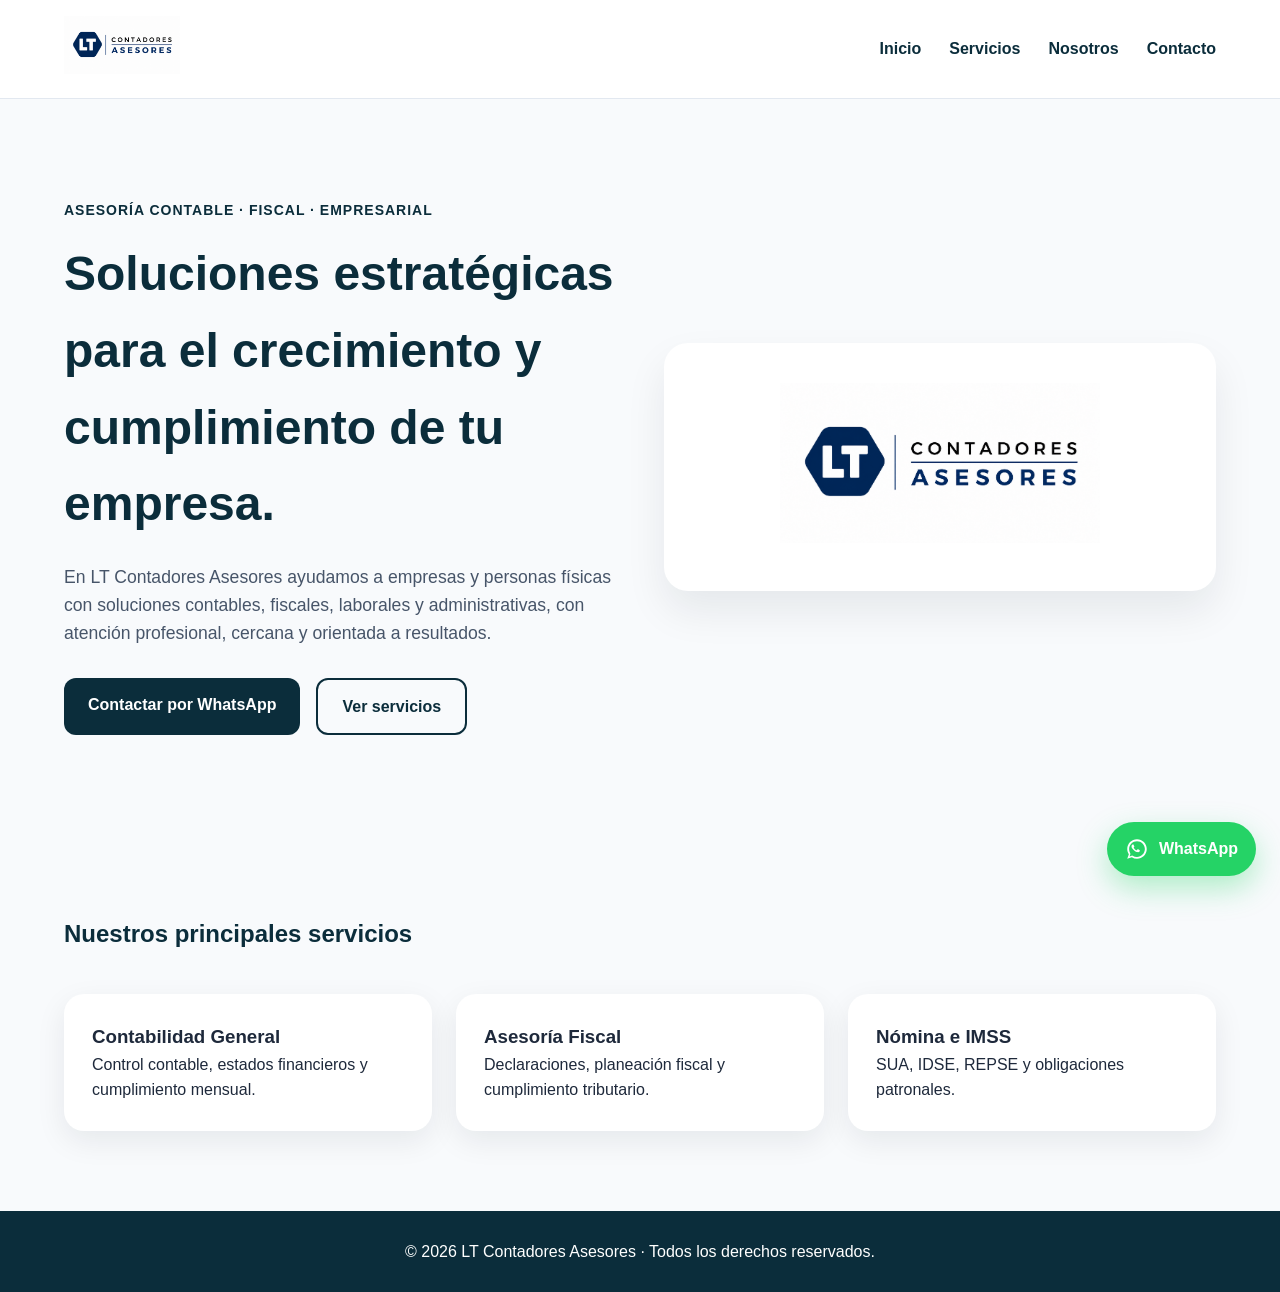
==== index.html @ e3b2c86c "Update index.html" ====
<!DOCTYPE html>
<html lang="es">
<head>
  <meta charset="UTF-8">
  <meta name="viewport" content="width=device-width, initial-scale=1.0">
  <title>LT Contadores Asesores</title>
  <link rel="icon" type="image/png" href="favicon.png">
  <link rel="stylesheet" href="style.css">
</head>

<body>

<header>
  <nav class="navbar">
    <div class="logo">
      <a href="index.html">
        <img src="logo-web.png" alt="LT Contadores Asesores">
      </a>
    </div>

    <ul class="nav-links">
      <li><a href="index.html">Inicio</a></li>
      <li><a href="servicios.html">Servicios</a></li>
      <li><a href="nosotros.html">Nosotros</a></li>
      <li><a href="contacto.html">Contacto</a></li>
    </ul>
  </nav>
</header>

<section class="hero">

  <div class="fade-in">
    <p style="
      color:#0b2d3b;
      font-weight:700;
      letter-spacing:1px;
      margin-bottom:15px;
      text-transform:uppercase;
      font-size:14px;
    ">
      Asesoría contable · fiscal · empresarial
    </p>

    <h1>
      Soluciones estratégicas para el crecimiento y cumplimiento de tu empresa.
    </h1>

    <p>
      En LT Contadores Asesores ayudamos a empresas y personas físicas con
      soluciones contables, fiscales, laborales y administrativas,
      con atención profesional, cercana y orientada a resultados.
    </p>

    <div style="display:flex; gap:16px; flex-wrap:wrap; margin-top:25px;">

      <a href="https://wa.me/523316468984"
         class="btn-primary"
         target="_blank">
         Contactar por WhatsApp
      </a>

      <a href="servicios.html"
         style="
           display:inline-block;
           padding:14px 24px;
           border:2px solid #0b2d3b;
           color:#0b2d3b;
           text-decoration:none;
           border-radius:12px;
           font-weight:700;
         ">
         Ver servicios
      </a>

    </div>
  </div>

  <div class="fade-in">
    <div style="
      background:white;
      padding:40px;
      border-radius:24px;
      box-shadow:0 20px 40px rgba(15,23,42,0.08);
      text-align:center;
    ">
      <img src="logo-web.png"
           alt="LT Contadores"
           style="max-width:100%; width:320px;">
    </div>
  </div>

</section>

<section class="section">
  <div class="fade-in">
    <h2 style="margin-bottom:40px; color:#0b2d3b;">Nuestros principales servicios</h2>
  </div>

  <div class="cards">
    <div class="card fade-in">
      <h3>Contabilidad General</h3>
      <p>Control contable, estados financieros y cumplimiento mensual.</p>
    </div>

    <div class="card fade-in">
      <h3>Asesoría Fiscal</h3>
      <p>Declaraciones, planeación fiscal y cumplimiento tributario.</p>
    </div>

    <div class="card fade-in">
      <h3>Nómina e IMSS</h3>
      <p>SUA, IDSE, REPSE y obligaciones patronales.</p>
    </div>
  </div>
</section>

<a href="https://wa.me/523316468984" class="whatsapp-float" target="_blank">
  <svg class="whatsapp-icon" xmlns="http://www.w3.org/2000/svg" viewBox="0 0 32 32" fill="white">
    <path d="M19.11 17.21c-.27-.14-1.6-.79-1.85-.88-.25-.09-.43-.14-.61.14-.18.27-.7.88-.86 1.06-.16.18-.31.2-.58.07-.27-.14-1.13-.42-2.15-1.34-.8-.71-1.34-1.59-1.49-1.86-.16-.27-.02-.41.12-.55.12-.12.27-.31.41-.47.14-.16.18-.27.27-.45.09-.18.05-.34-.02-.47-.07-.14-.61-1.48-.84-2.03-.22-.53-.44-.45-.61-.46h-.52c-.18 0-.47.07-.72.34-.25.27-.95.93-.95 2.27s.98 2.64 1.12 2.82c.14.18 1.92 2.93 4.66 4.11.65.28 1.16.45 1.56.58.66.21 1.26.18 1.73.11.53-.08 1.6-.65 1.83-1.28.23-.63.23-1.17.16-1.28-.07-.11-.25-.18-.52-.32z"/>
    <path d="M16 3C8.82 3 3 8.82 3 16c0 2.54.74 5 2.14 7.12L3 29l6.06-2.06A12.9 12.9 0 0 0 16 29c7.18 0 13-5.82 13-13S23.18 3 16 3zm0 23.5c-2.08 0-4.11-.56-5.89-1.63l-.42-.25-3.6 1.22 1.21-3.51-.27-.45A10.42 10.42 0 0 1 5.5 16C5.5 10.2 10.2 5.5 16 5.5S26.5 10.2 26.5 16 21.8 26.5 16 26.5z"/>
  </svg>
  WhatsApp
</a>

<footer class="footer">
  © 2026 LT Contadores Asesores · Todos los derechos reservados.
</footer>

<script src="script.js"></script>

</body>
</html>
---- style.css ----
* {
  margin: 0;
  padding: 0;
  box-sizing: border-box;
}

html {
  scroll-behavior: smooth;
}

body {
  font-family: Arial, Helvetica, sans-serif;
  background: #f8fafc;
  color: #1e293b;
  line-height: 1.6;
}

header {
  position: sticky;
  top: 0;
  z-index: 1000;
  background: rgba(255,255,255,0.95);
  backdrop-filter: blur(10px);
  border-bottom: 1px solid #e2e8f0;
}

.navbar {
  max-width: 1200px;
  margin: 0 auto;
  padding: 16px 24px;
  display: flex;
  justify-content: space-between;
  align-items: center;
}

.logo img {
  height: 58px;
}

.nav-links {
  display: flex;
  gap: 28px;
  list-style: none;
}

.nav-links a {
  text-decoration: none;
  color: #0b2d3b;
  font-weight: 600;
  transition: 0.25s;
}

.nav-links a:hover {
  opacity: 0.7;
}

.hero {
  max-width: 1200px;
  margin: 0 auto;
  padding: 100px 24px;
  display: grid;
  grid-template-columns: 1fr 1fr;
  gap: 48px;
  align-items: center;
}

.hero h1 {
  font-size: 3rem;
  color: #0b2d3b;
  margin-bottom: 20px;
}

.hero p {
  font-size: 1.1rem;
  color: #475569;
  margin-bottom: 30px;
}

.btn-primary {
  display: inline-block;
  background: #0b2d3b;
  color: white;
  padding: 14px 24px;
  border-radius: 12px;
  text-decoration: none;
  font-weight: 700;
  transition: 0.3s;
}

.btn-primary:hover {
  transform: translateY(-2px);
}

.section {
  max-width: 1200px;
  margin: 0 auto;
  padding: 80px 24px;
}

.cards {
  display: grid;
  grid-template-columns: repeat(auto-fit, minmax(260px, 1fr));
  gap: 24px;
}

.card {
  background: white;
  padding: 28px;
  border-radius: 20px;
  box-shadow: 0 10px 30px rgba(15, 23, 42, 0.08);
  transition: 0.3s;
}

.card:hover {
  transform: translateY(-6px);
}

.footer {
  background: #0b2d3b;
  color: white;
  text-align: center;
  padding: 28px;
}

.whatsapp-float {
  position: fixed;
  right: 24px;
  bottom: 24px;
  background: #25D366;
  color: white;
  text-decoration: none;
  padding: 14px 18px;
  border-radius: 999px;
  display: flex;
  align-items: center;
  gap: 10px;
  font-weight: 700;
  box-shadow: 0 12px 30px rgba(37, 211, 102, 0.35);
  z-index: 999;
  transition: all 0.3s ease;
  animation: whatsappPulse 2.5s infinite;
}

.whatsapp-float:hover {
  transform: translateY(-3px) scale(1.03);
}

.whatsapp-icon {
  width: 24px;
  height: 24px;
}

@keyframes whatsappPulse {
  0% {
    box-shadow: 0 0 0 0 rgba(37, 211, 102, 0.45);
  }

  70% {
    box-shadow: 0 0 0 18px rgba(37, 211, 102, 0);
  }

  100% {
    box-shadow: 0 0 0 0 rgba(37, 211, 102, 0);
  }
}

.fade-in {
  opacity: 0;
  transform: translateY(20px);
  transition: all 0.8s ease;
}

.fade-in.visible {
  opacity: 1;
  transform: translateY(0);
}

@media (max-width: 768px) {
  .hero {
    grid-template-columns: 1fr;
    text-align: center;
  }

  .hero h1 {
    font-size: 2.2rem;
  }

  .nav-links {
    gap: 14px;
    font-size: 0.9rem;
  }

  .logo img {
    height: 44px;
  }
}
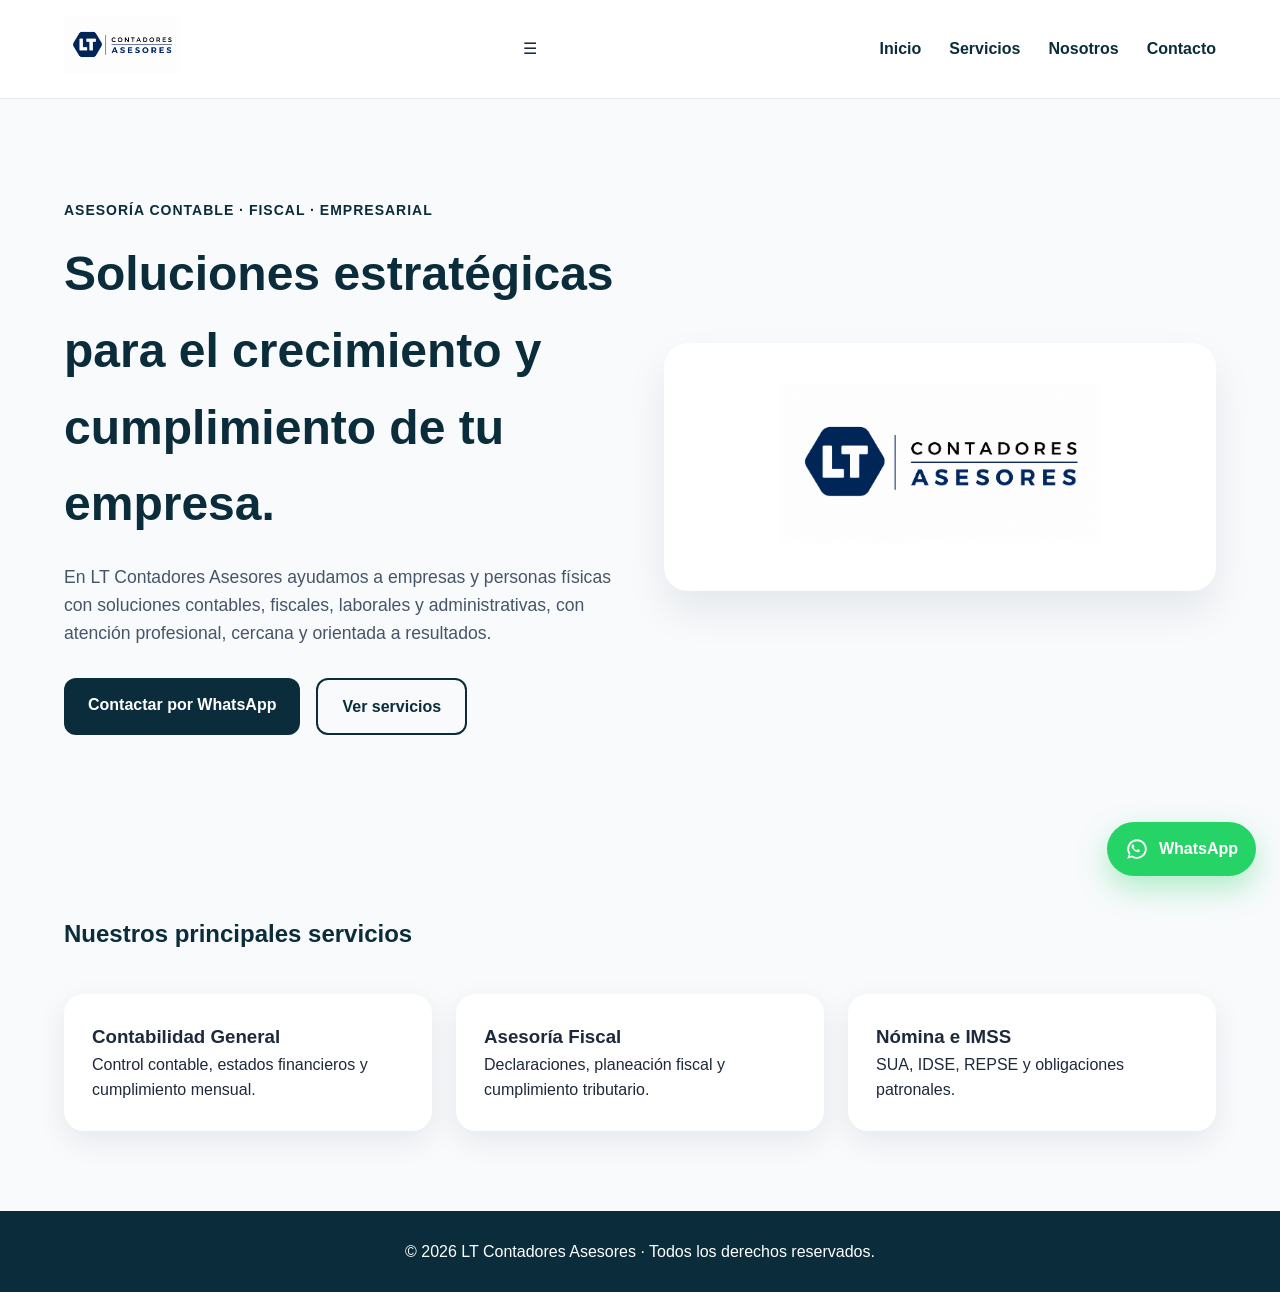
==== commit 2801240f: "Update index.html" ====
--- a/index.html
+++ b/index.html
@@ -17,6 +17,10 @@
         <img src="logo-web.png" alt="LT Contadores Asesores">
       </a>
     </div>
+
+    <div class="menu-toggle" onclick="toggleMenu()">
+  ☰
+</div>
 
     <ul class="nav-links">
       <li><a href="index.html">Inicio</a></li>
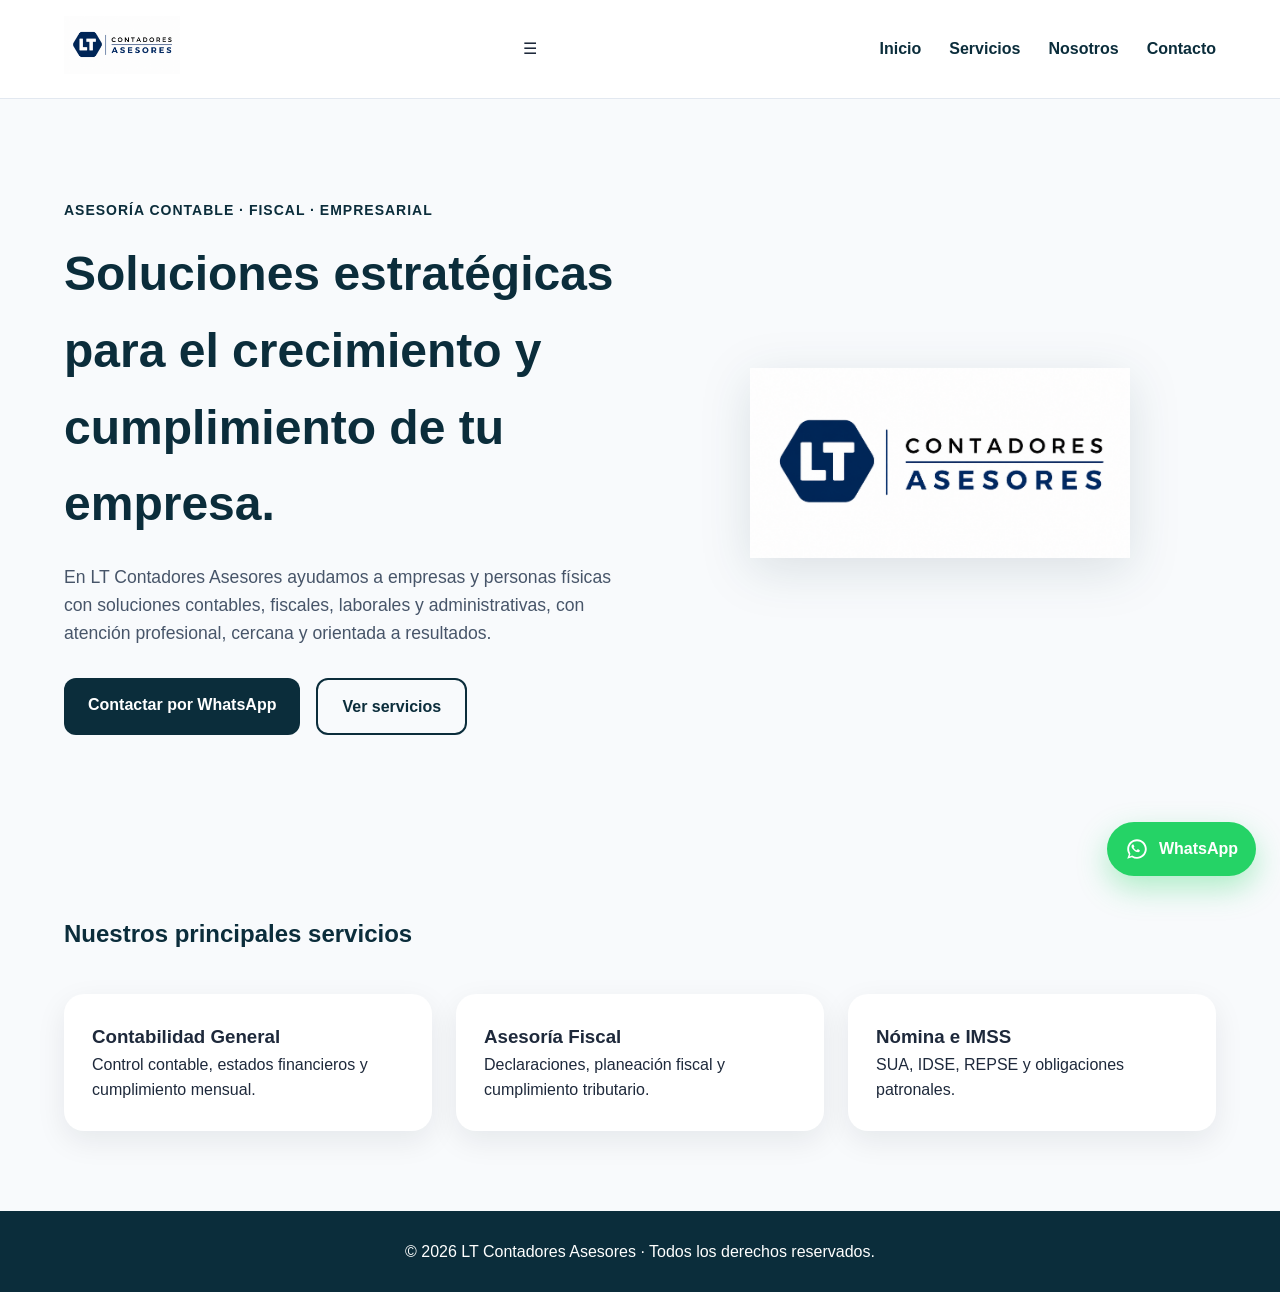
==== commit a6845569: "Update index.html" ====
--- a/index.html
+++ b/index.html
@@ -79,19 +79,15 @@
     </div>
   </div>
 
-  <div class="fade-in">
-    <div style="
-      background:white;
-      padding:40px;
-      border-radius:24px;
-      box-shadow:0 20px 40px rgba(15,23,42,0.08);
-      text-align:center;
-    ">
-      <img src="logo-web.png"
-           alt="LT Contadores"
-           style="max-width:100%; width:320px;">
-    </div>
-  </div>
+<div class="fade-in" style="text-align:center;">
+  <img src="logo-web.png"
+       alt="LT Contadores"
+       style="
+         max-width:100%;
+         width:380px;
+         filter: drop-shadow(0 12px 25px rgba(11,45,59,0.12));
+       ">
+</div>
 
 </section>
 
--- a/style.css
+++ b/style.css
@@ -179,18 +179,39 @@
   .hero {
     grid-template-columns: 1fr;
     text-align: center;
+    padding: 60px 20px;
   }
 
   .hero h1 {
-    font-size: 2.2rem;
+    font-size: 2.1rem;
   }
 
   .nav-links {
-    gap: 14px;
-    font-size: 0.9rem;
+    flex-direction: column;
+    position: absolute;
+    top: 85px;
+    right: 20px;
+    background: white;
+    padding: 20px;
+    border-radius: 16px;
+    box-shadow: 0 15px 35px rgba(15, 23, 42, 0.12);
+    display: none;
+    min-width: 220px;
+  }
+
+  .nav-links.active {
+    display: flex;
   }
 
   .logo img {
     height: 44px;
   }
-}
+
+  .menu-toggle {
+    display: block;
+    font-size: 28px;
+    cursor: pointer;
+    color: #0b2d3b;
+    font-weight: bold;
+  }
+}
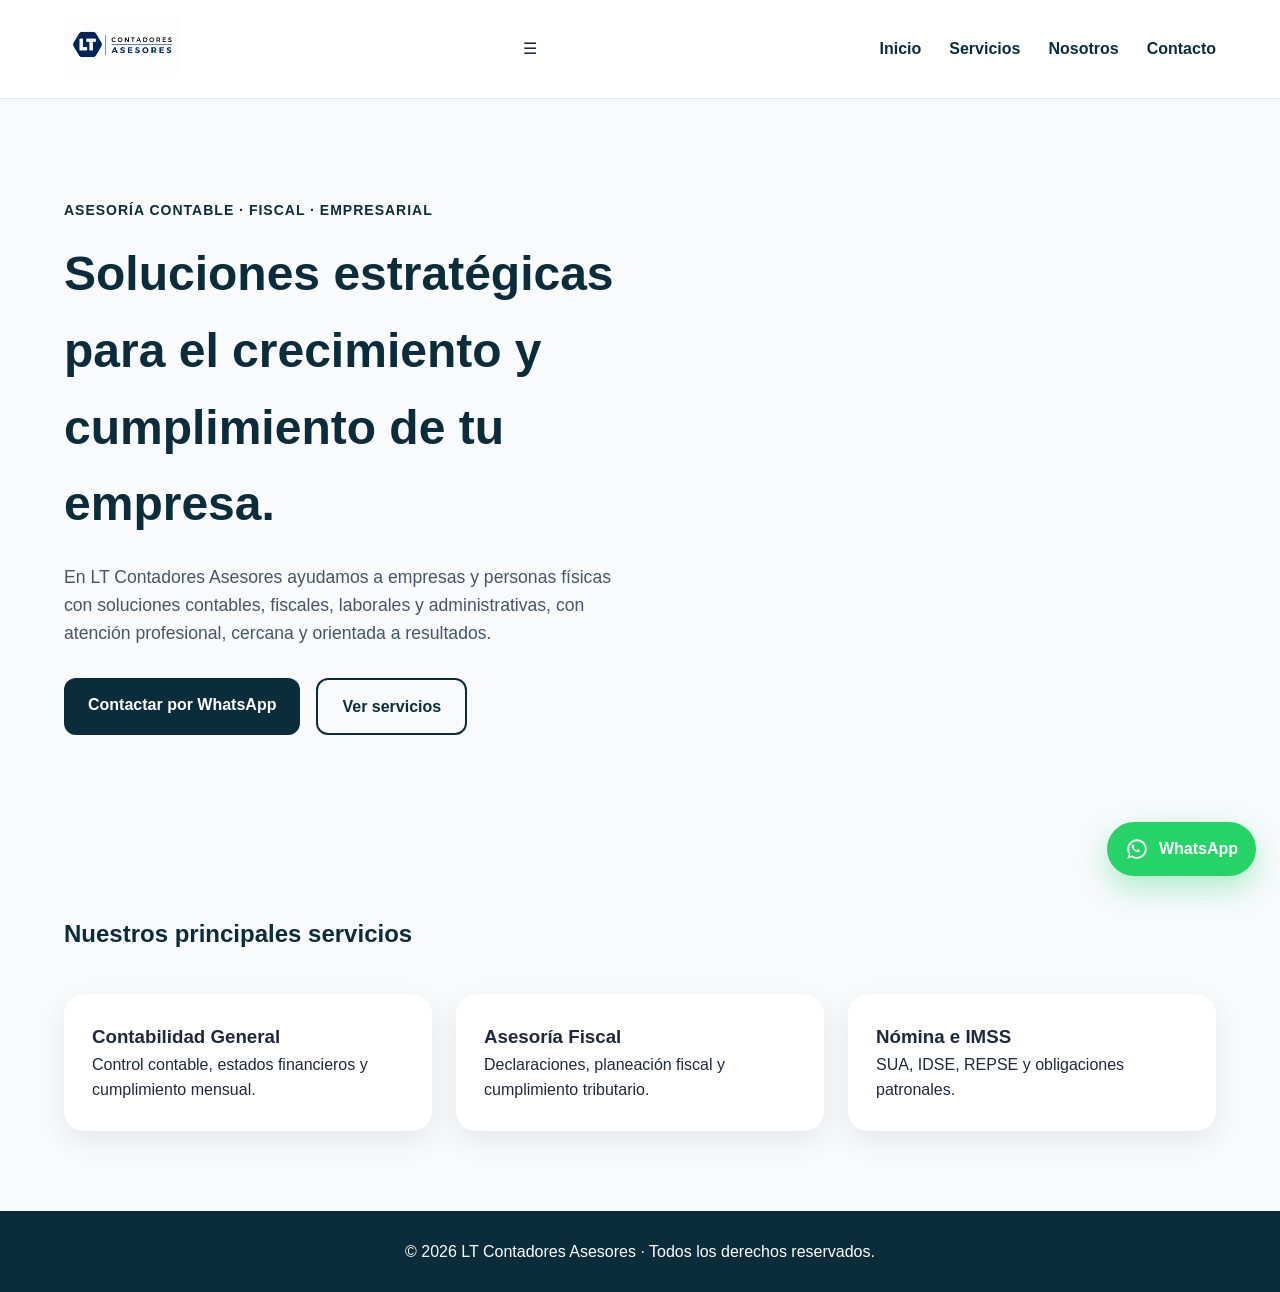
==== commit c95afab9: "Update index.html" ====
--- a/index.html
+++ b/index.html
@@ -79,16 +79,6 @@
     </div>
   </div>
 
-<div class="fade-in" style="text-align:center;">
-  <img src="logo-web.png"
-       alt="LT Contadores"
-       style="
-         max-width:100%;
-         width:380px;
-         filter: drop-shadow(0 12px 25px rgba(11,45,59,0.12));
-       ">
-</div>
-
 </section>
 
 <section class="section">
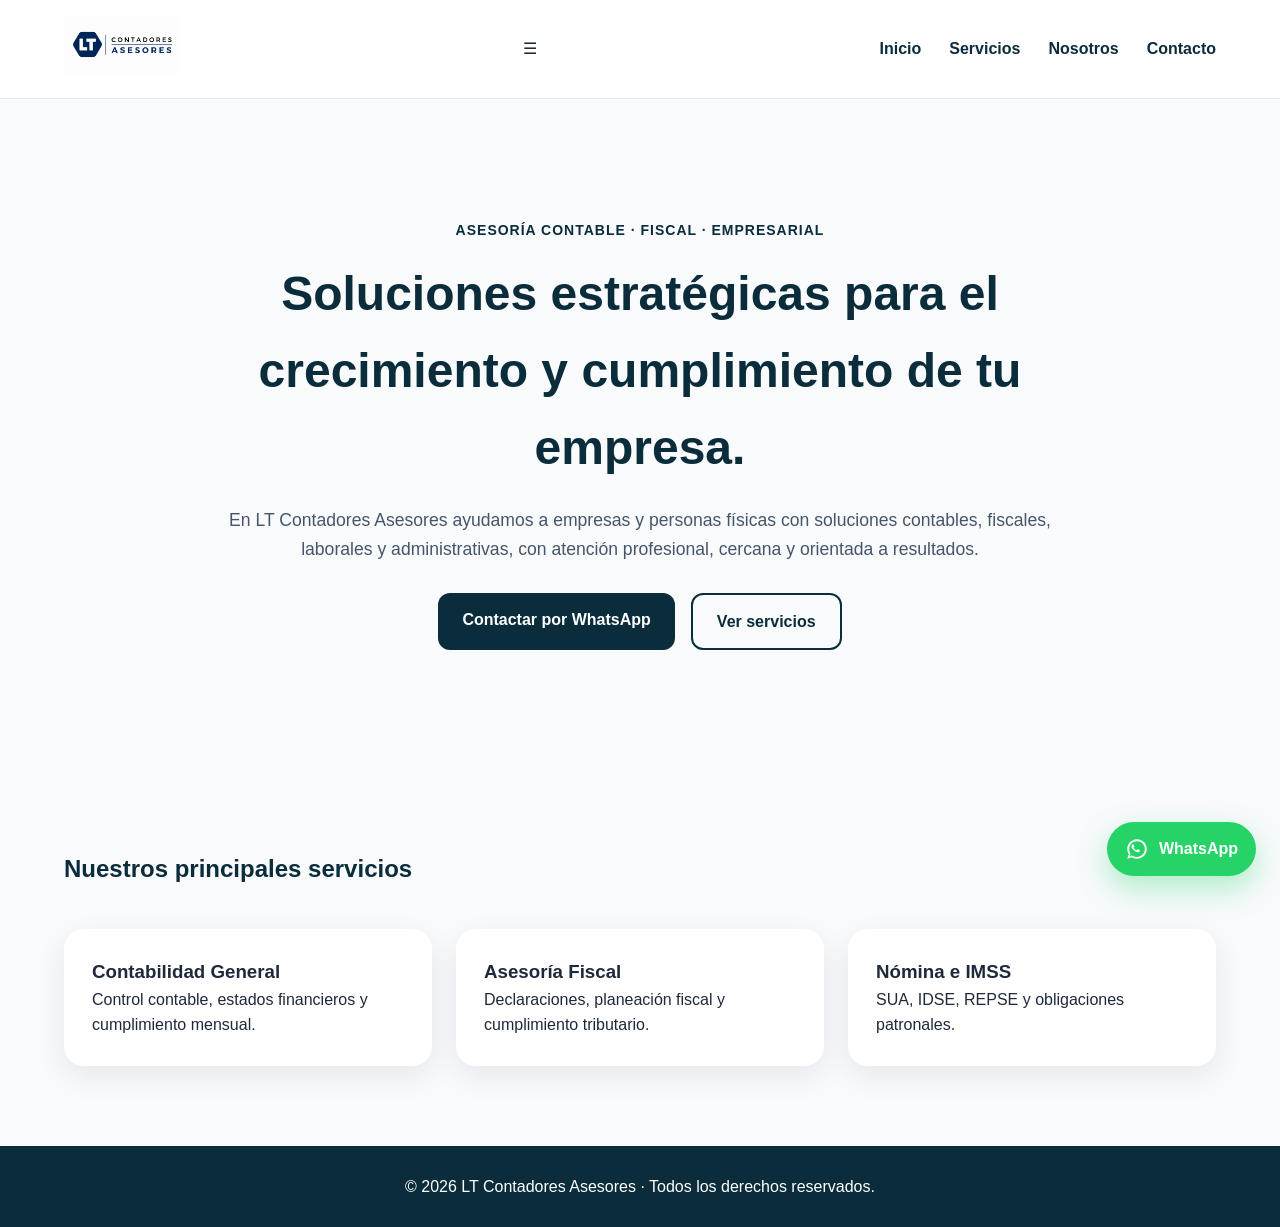
==== commit 80a039b5: "Update index.html" ====
--- a/index.html
+++ b/index.html
@@ -55,7 +55,13 @@
       con atención profesional, cercana y orientada a resultados.
     </p>
 
-    <div style="display:flex; gap:16px; flex-wrap:wrap; margin-top:25px;">
+   <div style="
+  display:flex;
+  gap:16px;
+  flex-wrap:wrap;
+  margin-top:25px;
+  justify-content:center;
+">
 
       <a href="https://wa.me/523316468984"
          class="btn-primary"
--- a/style.css
+++ b/style.css
@@ -55,13 +55,10 @@
 }
 
 .hero {
-  max-width: 1200px;
+  max-width: 900px;
   margin: 0 auto;
-  padding: 100px 24px;
-  display: grid;
-  grid-template-columns: 1fr 1fr;
-  gap: 48px;
-  align-items: center;
+  padding: 120px 24px;
+  text-align: center;
 }
 
 .hero h1 {
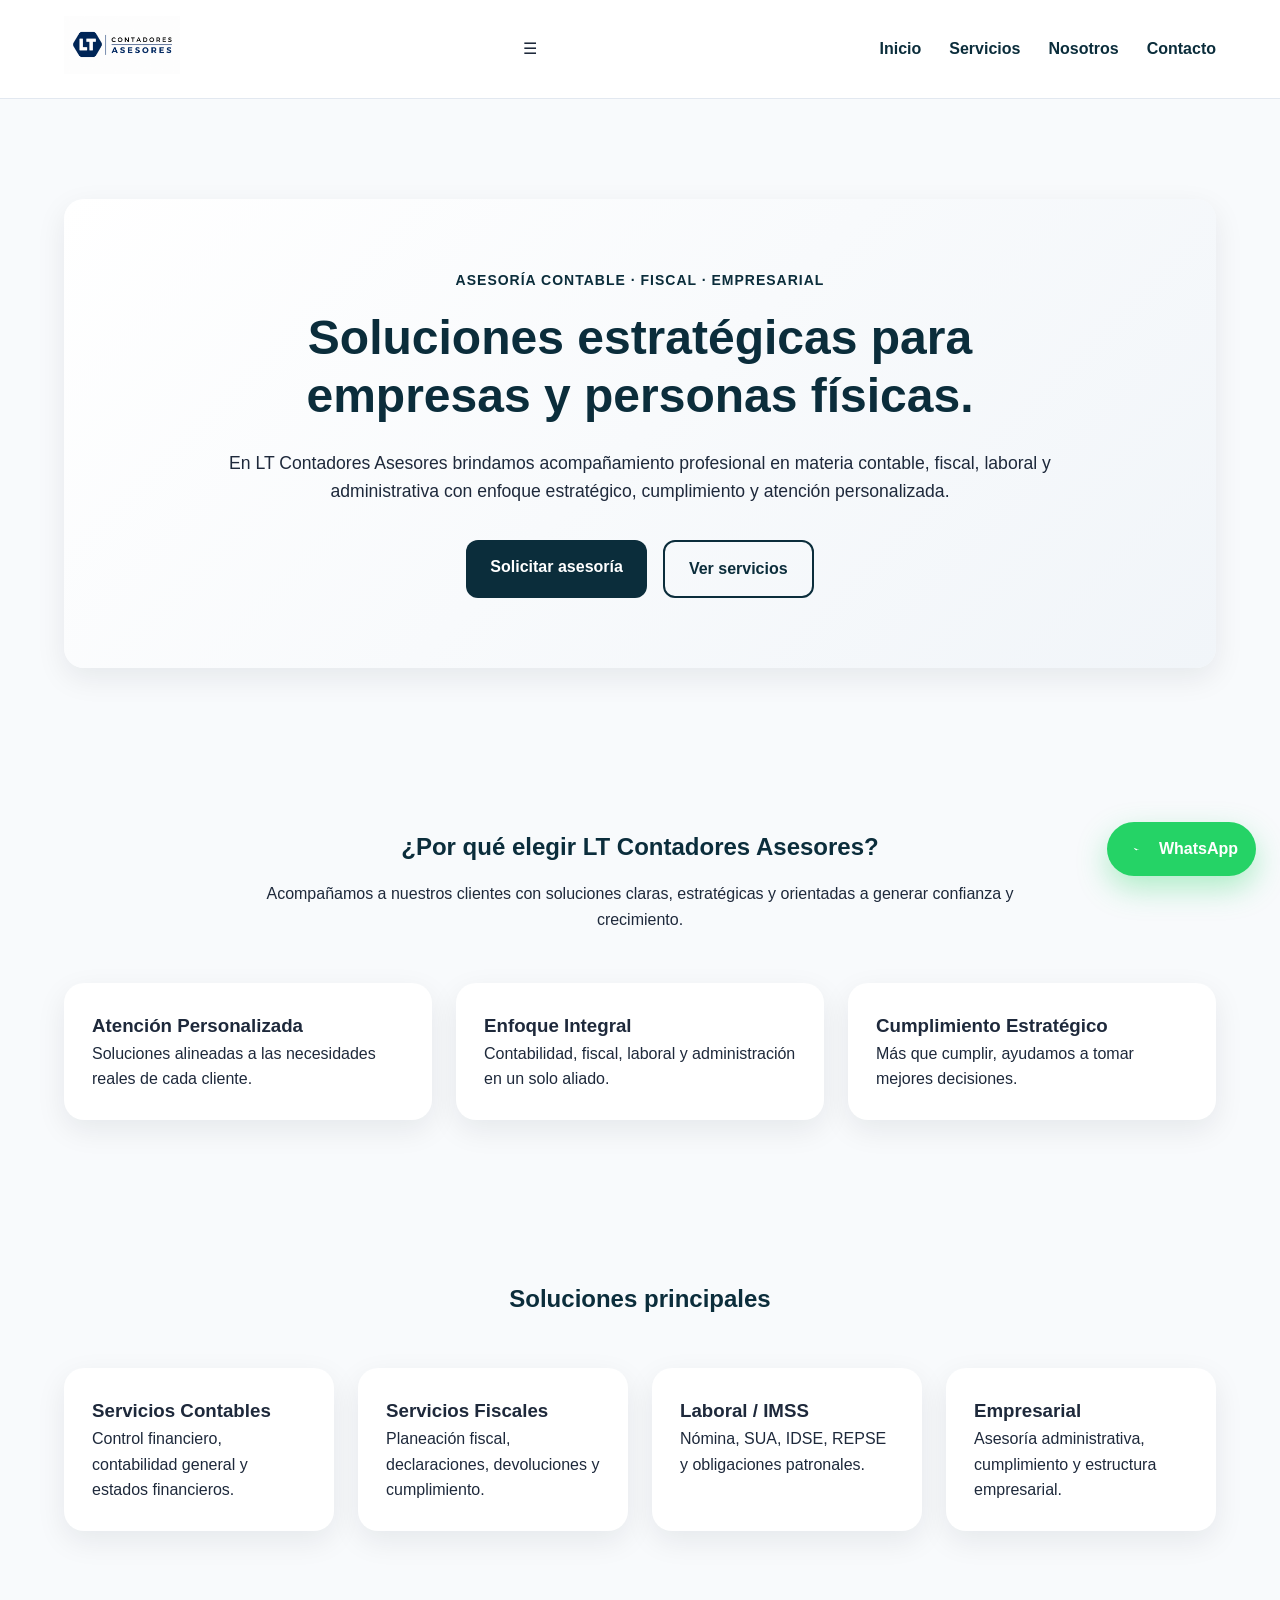
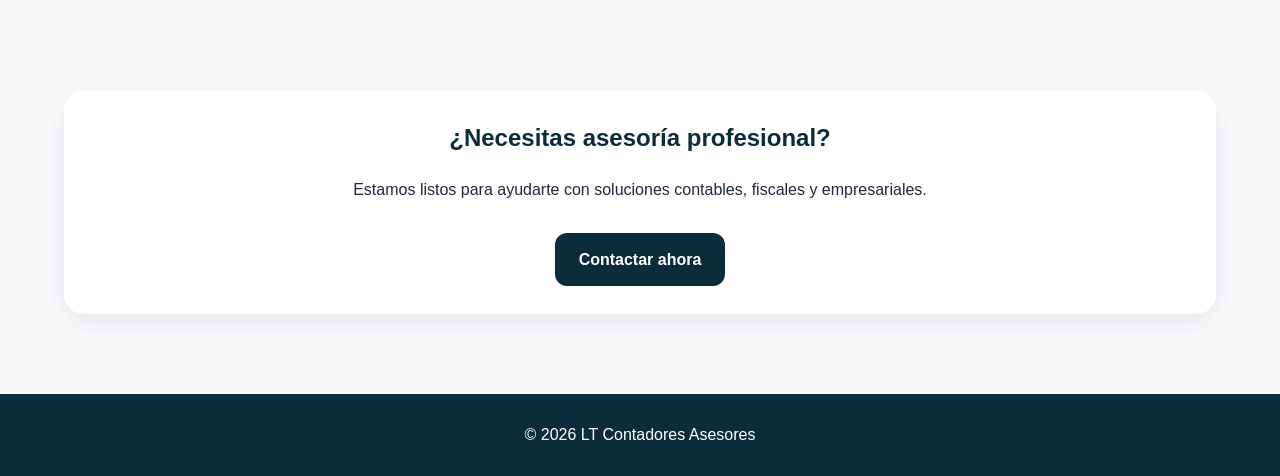
==== commit 15764b04: "Update index.html" ====
--- a/index.html
+++ b/index.html
@@ -19,8 +19,8 @@
     </div>
 
     <div class="menu-toggle" onclick="toggleMenu()">
-  ☰
-</div>
+      ☰
+    </div>
 
     <ul class="nav-links">
       <li><a href="index.html">Inicio</a></li>
@@ -31,95 +31,176 @@
   </nav>
 </header>
 
-<section class="hero">
-
-  <div class="fade-in">
+<!-- HERO -->
+<section class="section" style="padding-top:100px;">
+
+  <div class="card fade-in" style="
+    text-align:center;
+    padding:70px 50px;
+    background: linear-gradient(135deg, #ffffff 0%, #f1f5f9 100%);
+  ">
+
     <p style="
       color:#0b2d3b;
       font-weight:700;
       letter-spacing:1px;
-      margin-bottom:15px;
       text-transform:uppercase;
+      margin-bottom:18px;
       font-size:14px;
     ">
       Asesoría contable · fiscal · empresarial
     </p>
 
-    <h1>
-      Soluciones estratégicas para el crecimiento y cumplimiento de tu empresa.
+    <h1 style="
+      color:#0b2d3b;
+      font-size:3rem;
+      max-width:900px;
+      margin:0 auto 25px;
+      line-height:1.2;
+    ">
+      Soluciones estratégicas para empresas y personas físicas.
     </h1>
 
-    <p>
-      En LT Contadores Asesores ayudamos a empresas y personas físicas con
-      soluciones contables, fiscales, laborales y administrativas,
-      con atención profesional, cercana y orientada a resultados.
-    </p>
-
-   <div style="
-  display:flex;
-  gap:16px;
-  flex-wrap:wrap;
-  margin-top:25px;
-  justify-content:center;
-">
-
-      <a href="https://wa.me/523316468984"
-         class="btn-primary"
-         target="_blank">
-         Contactar por WhatsApp
+    <p style="
+      max-width:850px;
+      margin:0 auto 35px;
+      font-size:1.1rem;
+    ">
+      En LT Contadores Asesores brindamos acompañamiento profesional en materia
+      contable, fiscal, laboral y administrativa con enfoque estratégico,
+      cumplimiento y atención personalizada.
+    </p>
+
+    <div style="
+      display:flex;
+      justify-content:center;
+      gap:16px;
+      flex-wrap:wrap;
+    ">
+
+      <a href="contacto.html" class="btn-primary">
+        Solicitar asesoría
       </a>
 
       <a href="servicios.html"
          style="
-           display:inline-block;
-           padding:14px 24px;
-           border:2px solid #0b2d3b;
-           color:#0b2d3b;
-           text-decoration:none;
-           border-radius:12px;
-           font-weight:700;
+          display:inline-block;
+          padding:14px 24px;
+          border:2px solid #0b2d3b;
+          color:#0b2d3b;
+          text-decoration:none;
+          border-radius:12px;
+          font-weight:700;
          ">
          Ver servicios
       </a>
 
     </div>
-  </div>
-
-</section>
-
+
+  </div>
+
+</section>
+
+<!-- CONFIANZA -->
 <section class="section">
-  <div class="fade-in">
-    <h2 style="margin-bottom:40px; color:#0b2d3b;">Nuestros principales servicios</h2>
+
+  <div class="fade-in" style="text-align:center; margin-bottom:50px;">
+    <h2 style="color:#0b2d3b; margin-bottom:15px;">
+      ¿Por qué elegir LT Contadores Asesores?
+    </h2>
+
+    <p style="max-width:800px; margin:0 auto;">
+      Acompañamos a nuestros clientes con soluciones claras, estratégicas
+      y orientadas a generar confianza y crecimiento.
+    </p>
   </div>
 
   <div class="cards">
-    <div class="card fade-in">
-      <h3>Contabilidad General</h3>
-      <p>Control contable, estados financieros y cumplimiento mensual.</p>
-    </div>
-
-    <div class="card fade-in">
-      <h3>Asesoría Fiscal</h3>
-      <p>Declaraciones, planeación fiscal y cumplimiento tributario.</p>
-    </div>
-
-    <div class="card fade-in">
-      <h3>Nómina e IMSS</h3>
-      <p>SUA, IDSE, REPSE y obligaciones patronales.</p>
-    </div>
-  </div>
+
+    <div class="card fade-in">
+      <h3>Atención Personalizada</h3>
+      <p>Soluciones alineadas a las necesidades reales de cada cliente.</p>
+    </div>
+
+    <div class="card fade-in">
+      <h3>Enfoque Integral</h3>
+      <p>Contabilidad, fiscal, laboral y administración en un solo aliado.</p>
+    </div>
+
+    <div class="card fade-in">
+      <h3>Cumplimiento Estratégico</h3>
+      <p>Más que cumplir, ayudamos a tomar mejores decisiones.</p>
+    </div>
+
+  </div>
+
+</section>
+
+<!-- SERVICIOS -->
+<section class="section">
+
+  <div class="fade-in" style="text-align:center; margin-bottom:50px;">
+    <h2 style="color:#0b2d3b;">
+      Soluciones principales
+    </h2>
+  </div>
+
+  <div class="cards">
+
+    <div class="card fade-in">
+      <h3>Servicios Contables</h3>
+      <p>Control financiero, contabilidad general y estados financieros.</p>
+    </div>
+
+    <div class="card fade-in">
+      <h3>Servicios Fiscales</h3>
+      <p>Planeación fiscal, declaraciones, devoluciones y cumplimiento.</p>
+    </div>
+
+    <div class="card fade-in">
+      <h3>Laboral / IMSS</h3>
+      <p>Nómina, SUA, IDSE, REPSE y obligaciones patronales.</p>
+    </div>
+
+    <div class="card fade-in">
+      <h3>Empresarial</h3>
+      <p>Asesoría administrativa, cumplimiento y estructura empresarial.</p>
+    </div>
+
+  </div>
+
+</section>
+
+<!-- CTA -->
+<section class="section">
+
+  <div class="card fade-in" style="text-align:center;">
+
+    <h2 style="color:#0b2d3b; margin-bottom:20px;">
+      ¿Necesitas asesoría profesional?
+    </h2>
+
+    <p style="margin-bottom:30px;">
+      Estamos listos para ayudarte con soluciones contables, fiscales y empresariales.
+    </p>
+
+    <a href="contacto.html" class="btn-primary">
+      Contactar ahora
+    </a>
+
+  </div>
+
 </section>
 
 <a href="https://wa.me/523316468984" class="whatsapp-float" target="_blank">
   <svg class="whatsapp-icon" xmlns="http://www.w3.org/2000/svg" viewBox="0 0 32 32" fill="white">
-    <path d="M19.11 17.21c-.27-.14-1.6-.79-1.85-.88-.25-.09-.43-.14-.61.14-.18.27-.7.88-.86 1.06-.16.18-.31.2-.58.07-.27-.14-1.13-.42-2.15-1.34-.8-.71-1.34-1.59-1.49-1.86-.16-.27-.02-.41.12-.55.12-.12.27-.31.41-.47.14-.16.18-.27.27-.45.09-.18.05-.34-.02-.47-.07-.14-.61-1.48-.84-2.03-.22-.53-.44-.45-.61-.46h-.52c-.18 0-.47.07-.72.34-.25.27-.95.93-.95 2.27s.98 2.64 1.12 2.82c.14.18 1.92 2.93 4.66 4.11.65.28 1.16.45 1.56.58.66.21 1.26.18 1.73.11.53-.08 1.6-.65 1.83-1.28.23-.63.23-1.17.16-1.28-.07-.11-.25-.18-.52-.32z"/>
-    <path d="M16 3C8.82 3 3 8.82 3 16c0 2.54.74 5 2.14 7.12L3 29l6.06-2.06A12.9 12.9 0 0 0 16 29c7.18 0 13-5.82 13-13S23.18 3 16 3zm0 23.5c-2.08 0-4.11-.56-5.89-1.63l-.42-.25-3.6 1.22 1.21-3.51-.27-.45A10.42 10.42 0 0 1 5.5 16C5.5 10.2 10.2 5.5 16 5.5S26.5 10.2 26.5 16 21.8 26.5 16 26.5z"/>
+    <path d="M19.11 17.21c-.27-.14-1.6-.79-1.85-.88-.25-.09-.43-.14-.61.14-.18.27-.7.88-.86 1.06-.16.18-.31.2-.58.07-.27-.14-1.13-.42-2.15-1.34-.8-.71-1.34-1.59-1.49-1.86z"/>
   </svg>
   WhatsApp
 </a>
 
 <footer class="footer">
-  © 2026 LT Contadores Asesores · Todos los derechos reservados.
+  © 2026 LT Contadores Asesores
 </footer>
 
 <script src="script.js"></script>
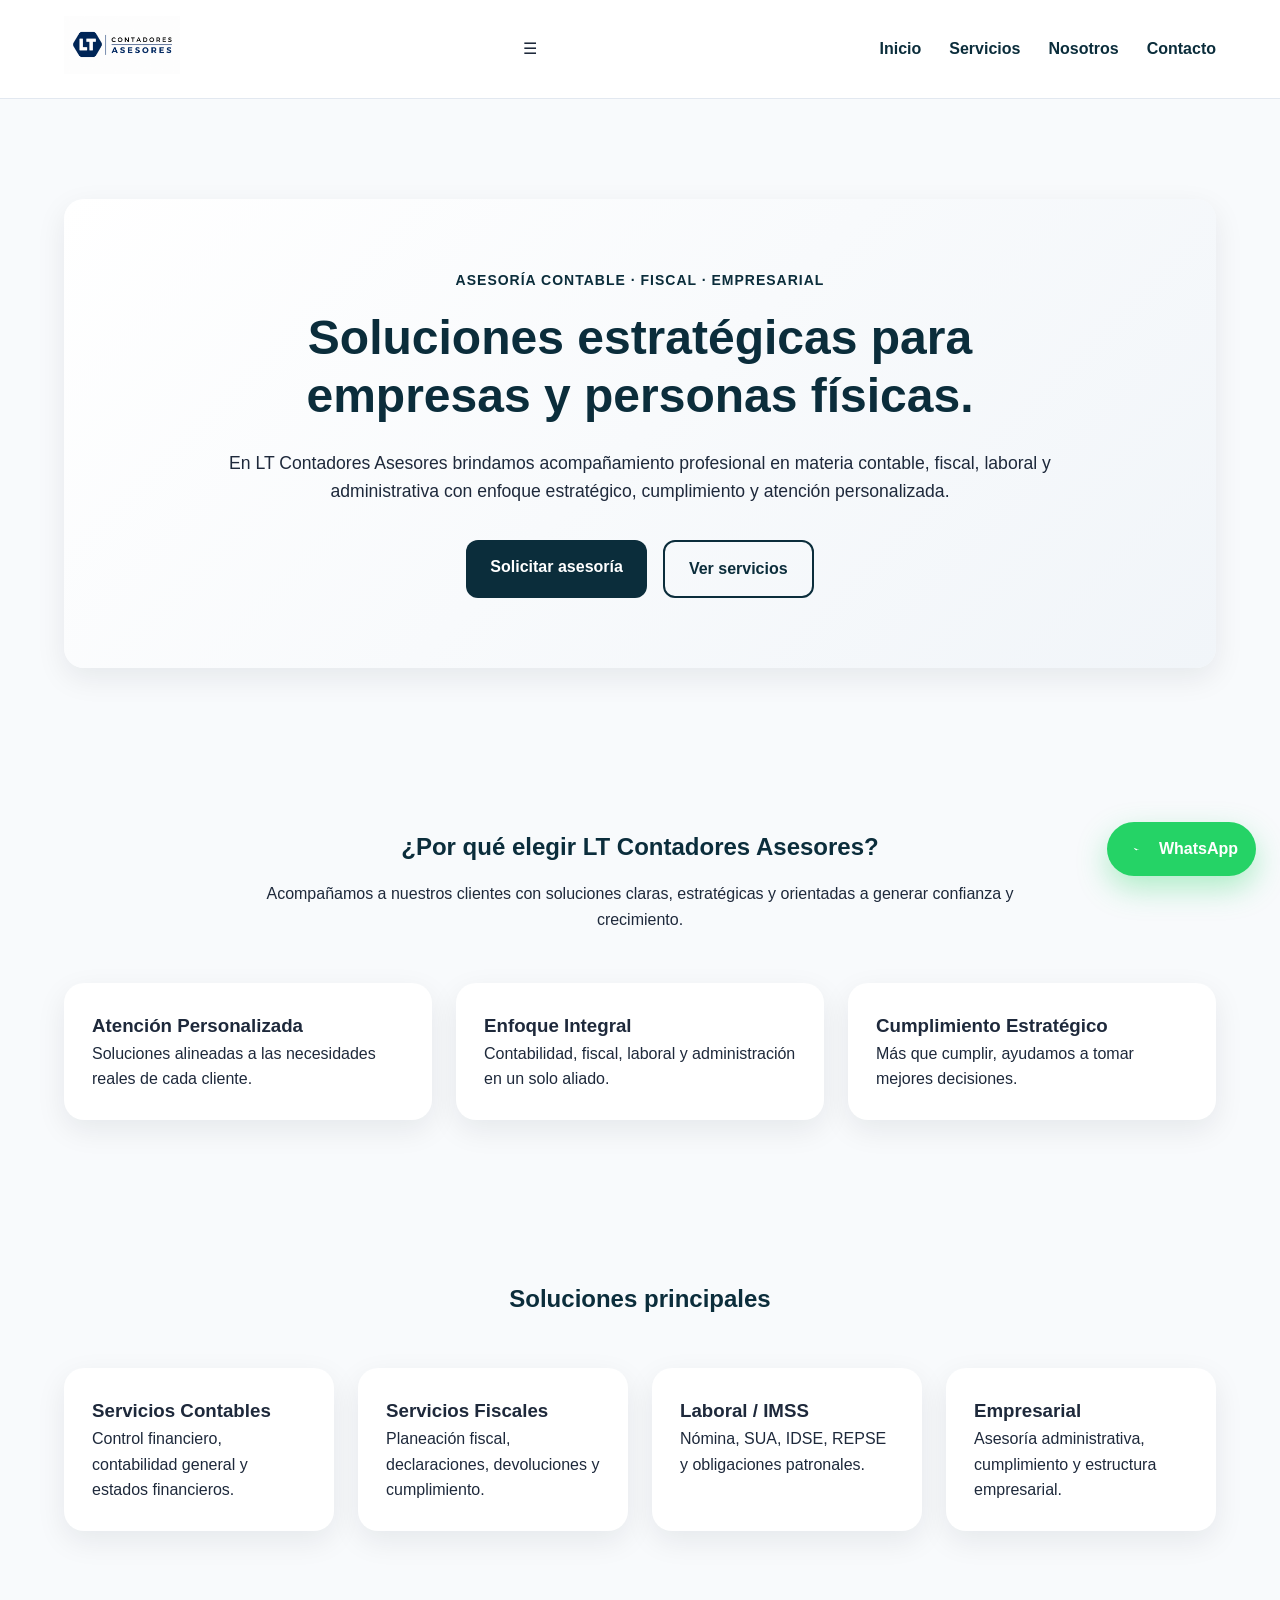
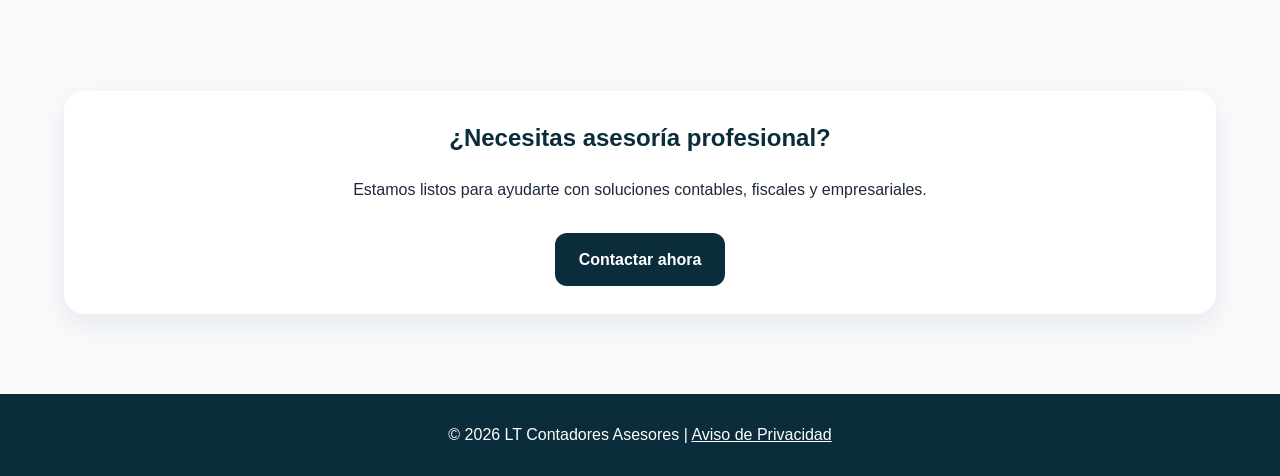
==== commit b4796929: "Update index.html" ====
--- a/index.html
+++ b/index.html
@@ -200,7 +200,11 @@
 </a>
 
 <footer class="footer">
-  © 2026 LT Contadores Asesores
+  © 2026 LT Contadores Asesores |
+  <a href="privacidad.html"
+     style="color:white; text-decoration:underline;">
+     Aviso de Privacidad
+  </a>
 </footer>
 
 <script src="script.js"></script>
